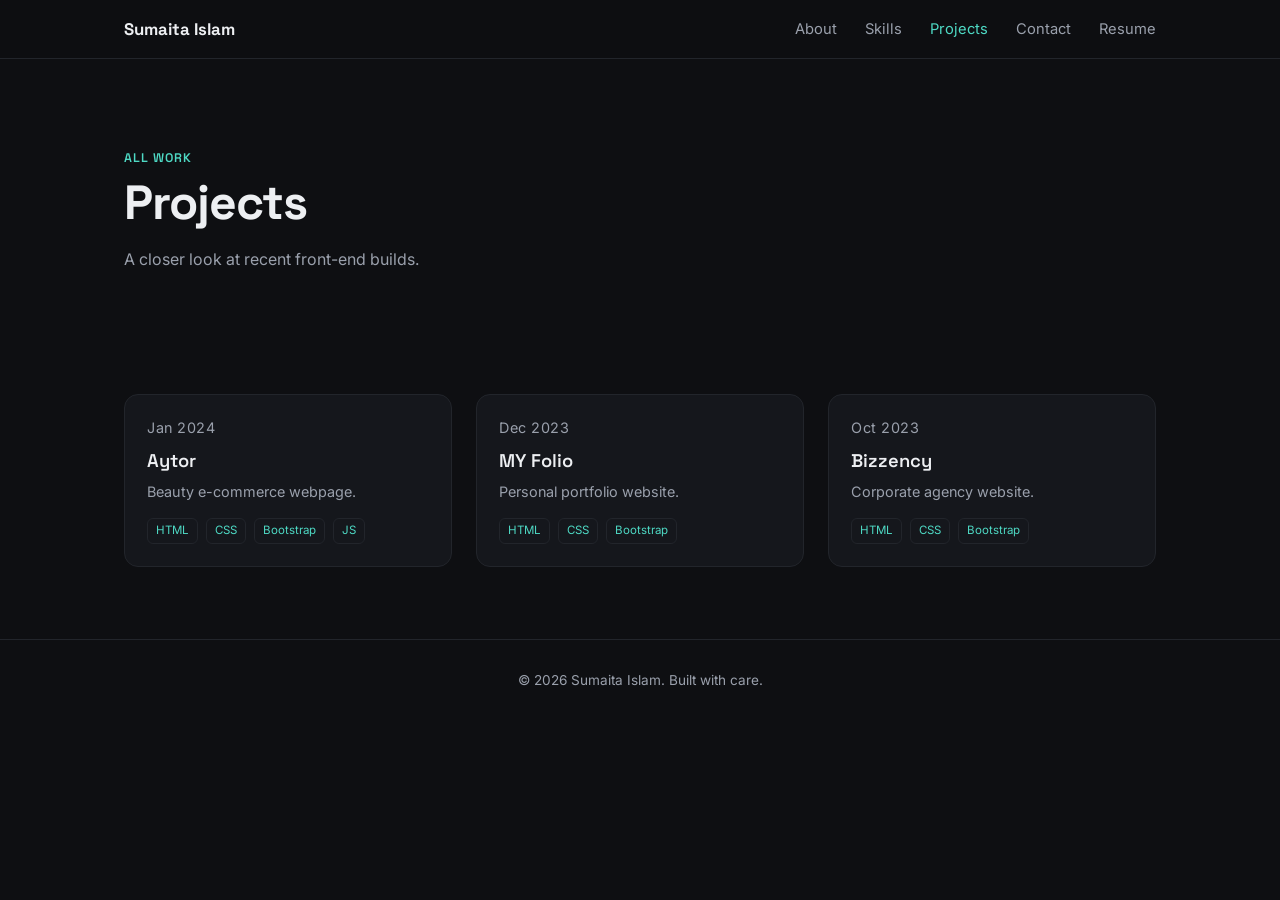
==== projects.html @ 5adde4f6 "Add files via upload" ====
<!DOCTYPE html>
<html lang="en">
<head>
<meta charset="UTF-8">
<meta name="viewport" content="width=device-width, initial-scale=1.0">
<title>Projects — Sumaita Islam</title>
<meta name="description" content="Web design projects by Sumaita Islam: Aytor, MY Folio, Bizzency.">
<link href="https://fonts.googleapis.com/css2?family=Space+Grotesk:wght@500;700&family=Inter:wght@400;500;600&display=swap" rel="stylesheet">
<link rel="stylesheet" href="styles.css">
</head>
<body>
<nav class="nav"><div class="nav-inner">
  <div class="nav-logo"><a href="index.html">Sumaita Islam</a></div>
  <div class="nav-links">
    <a href="index.html#about">About</a>
    <a href="index.html#skills">Skills</a>
    <a href="projects.html" class="active">Projects</a>
    <a href="index.html#contact">Contact</a>
    <a href="resume.html">Resume</a>
  </div>
</div></nav>

<header class="hero" style="padding:90px 0 50px"><div class="wrap">
  <p class="eyebrow">All work</p>
  <h1 style="font-size:clamp(2rem,5vw,3rem)">Projects</h1>
  <p class="lead">A closer look at recent front-end builds.</p>
</div></header>

<section><div class="wrap project-grid">

  <div class="card"><div class="card-inner" data-title="Aytor" data-date="Jan 2024" data-summary="Beauty e-commerce webpage with product listings and cart UI, built mobile-first using Bootstrap grid." data-tech="HTML, CSS, Bootstrap, JS">
    <p class="card-tag">Jan 2024</p><h3>Aytor</h3>
    <p>Beauty e-commerce webpage.</p>
    <div class="tech"><span>HTML</span><span>CSS</span><span>Bootstrap</span><span>JS</span></div>
  </div></div>

  <div class="card"><div class="card-inner" data-title="MY Folio" data-date="Dec 2023" data-summary="Personal portfolio website used to showcase early front-end coursework and projects." data-tech="HTML, CSS, Bootstrap">
    <p class="card-tag">Dec 2023</p><h3>MY Folio</h3>
    <p>Personal portfolio website.</p>
    <div class="tech"><span>HTML</span><span>CSS</span><span>Bootstrap</span></div>
  </div></div>

  <div class="card"><div class="card-inner" data-title="Bizzency" data-date="Oct 2023" data-summary="Corporate agency website featuring service breakdown, team section and contact form." data-tech="HTML, CSS, Bootstrap">
    <p class="card-tag">Oct 2023</p><h3>Bizzency</h3>
    <p>Corporate agency website.</p>
    <div class="tech"><span>HTML</span><span>CSS</span><span>Bootstrap</span></div>
  </div></div>

</div></section>

<footer><div class="wrap">© 2026 Sumaita Islam. Built with care.</div></footer>

<div class="modal-bg" id="modalBg">
  <div class="modal">
    <span class="modal-close">✕</span>
    <p class="eyebrow m-date"></p>
    <h3 class="m-title"></h3>
    <p class="m-summary" style="margin-top:10px;color:var(--ink-dim)"></p>
    <p class="m-tech" style="margin-top:14px;font-size:.85rem;color:var(--accent)"></p>
  </div>
</div>

<script src="script.js"></script>
</body>
</html>
---- styles.css ----
:root{
  --bg:#0E0F12; --bg-soft:#15171C; --line:#22252B;
  --ink:#EDEFF2; --ink-dim:#9AA0AC;
  --accent:#4ED9C4; --accent-2:#FF7A59;
  --font-d:'Space Grotesk',sans-serif; --font-b:'Inter',sans-serif;
  --r:14px;
}
*{box-sizing:border-box;margin:0;padding:0}
body{background:var(--bg);color:var(--ink);font-family:var(--font-b);line-height:1.55;scroll-behavior:smooth}
h1,h2,h3,.eyebrow{font-family:var(--font-d)}
a{color:inherit;text-decoration:none}
img{max-width:100%;display:block}
.wrap{max-width:1080px;margin:0 auto;padding:0 24px}
.eyebrow{color:var(--accent);letter-spacing:.08em;text-transform:uppercase;font-size:.78rem;font-weight:600;margin-bottom:10px}

/* nav */
.nav{position:sticky;top:0;z-index:50;backdrop-filter:blur(10px);background:rgba(14,15,18,.75);border-bottom:1px solid var(--line)}
.nav-inner{max-width:1080px;margin:0 auto;padding:16px 24px;display:flex;justify-content:space-between;align-items:center}
.nav-logo{font-family:var(--font-d);font-weight:700;font-size:1.05rem}
.nav-links{display:flex;gap:28px;font-size:.92rem}
.nav-links a{color:var(--ink-dim);transition:color .2s}
.nav-links a:hover,.nav-links a.active{color:var(--accent)}

/* hero */
.hero{padding:120px 0 80px;position:relative}
.hero h1{font-size:clamp(2.4rem,6vw,4rem);font-weight:700;line-height:1.05;letter-spacing:-.02em}
.hero .role{color:var(--accent-2);font-size:1.15rem;margin-top:14px;font-weight:500}
.hero p.lead{color:var(--ink-dim);max-width:540px;margin-top:18px}
.hero-cta{display:flex;gap:14px;margin-top:32px;flex-wrap:wrap}
.btn{display:inline-block;padding:12px 22px;border-radius:999px;font-size:.92rem;font-weight:600;border:1px solid var(--line);transition:transform .25s,border-color .25s}
.btn-primary{background:var(--accent);color:#0E0F12;border-color:var(--accent)}
.btn:hover{transform:translateY(-2px)}
.btn-primary:hover{border-color:var(--accent)}

/* sections */
section{padding:72px 0}
.section-head{margin-bottom:38px}
.section-head h2{font-size:1.9rem;font-weight:700}

/* about */
.about-grid{display:grid;grid-template-columns:1fr 1fr;gap:40px}
@media(max-width:760px){.about-grid{grid-template-columns:1fr}}

/* skills */
.skills-row{display:flex;flex-wrap:wrap;gap:12px}
.skill-chip{padding:9px 16px;border:1px solid var(--line);border-radius:999px;font-size:.86rem;color:var(--ink-dim);transition:.2s}
.skill-chip:hover{border-color:var(--accent);color:var(--accent)}

/* project cards w/ 3d tilt */
.project-grid{display:grid;grid-template-columns:repeat(auto-fit,minmax(280px,1fr));gap:24px}
.card{perspective:900px}
.card-inner{background:var(--bg-soft);border:1px solid var(--line);border-radius:var(--r);padding:22px;transform-style:preserve-3d;transition:transform .15s ease-out,border-color .25s;cursor:pointer}
.card-inner:hover{border-color:var(--accent)}
.card-tag{font-size:.74rem;color:var(--ink-dim);letter-spacing:.04em}
.card h3{font-size:1.15rem;margin:8px 0 6px;font-weight:600}
.card p{color:var(--ink-dim);font-size:.9rem}
.card .tech{margin-top:14px;display:flex;gap:8px;flex-wrap:wrap}
.card .tech span{font-size:.72rem;color:var(--accent);border:1px solid var(--line);border-radius:6px;padding:3px 8px}

/* modal */
.modal-bg{position:fixed;inset:0;background:rgba(0,0,0,.6);display:none;align-items:center;justify-content:center;z-index:100;padding:24px}
.modal-bg.open{display:flex}
.modal{background:var(--bg-soft);border:1px solid var(--line);border-radius:var(--r);max-width:520px;width:100%;padding:30px;position:relative}
.modal-close{position:absolute;top:16px;right:18px;cursor:pointer;color:var(--ink-dim);font-size:1.1rem}

/* certificates / education list */
.list-item{border-bottom:1px solid var(--line);padding:18px 0;display:flex;justify-content:space-between;gap:20px;flex-wrap:wrap}
.list-item .meta{color:var(--ink-dim);font-size:.85rem}

/* contact */
.contact-grid{display:grid;grid-template-columns:repeat(auto-fit,minmax(220px,1fr));gap:20px}
.contact-item{border:1px solid var(--line);border-radius:var(--r);padding:20px}
.contact-item .eyebrow{margin-bottom:6px}

footer{border-top:1px solid var(--line);padding:30px 0;color:var(--ink-dim);font-size:.85rem;text-align:center}

@media(prefers-reduced-motion:reduce){.card-inner{transition:none}}
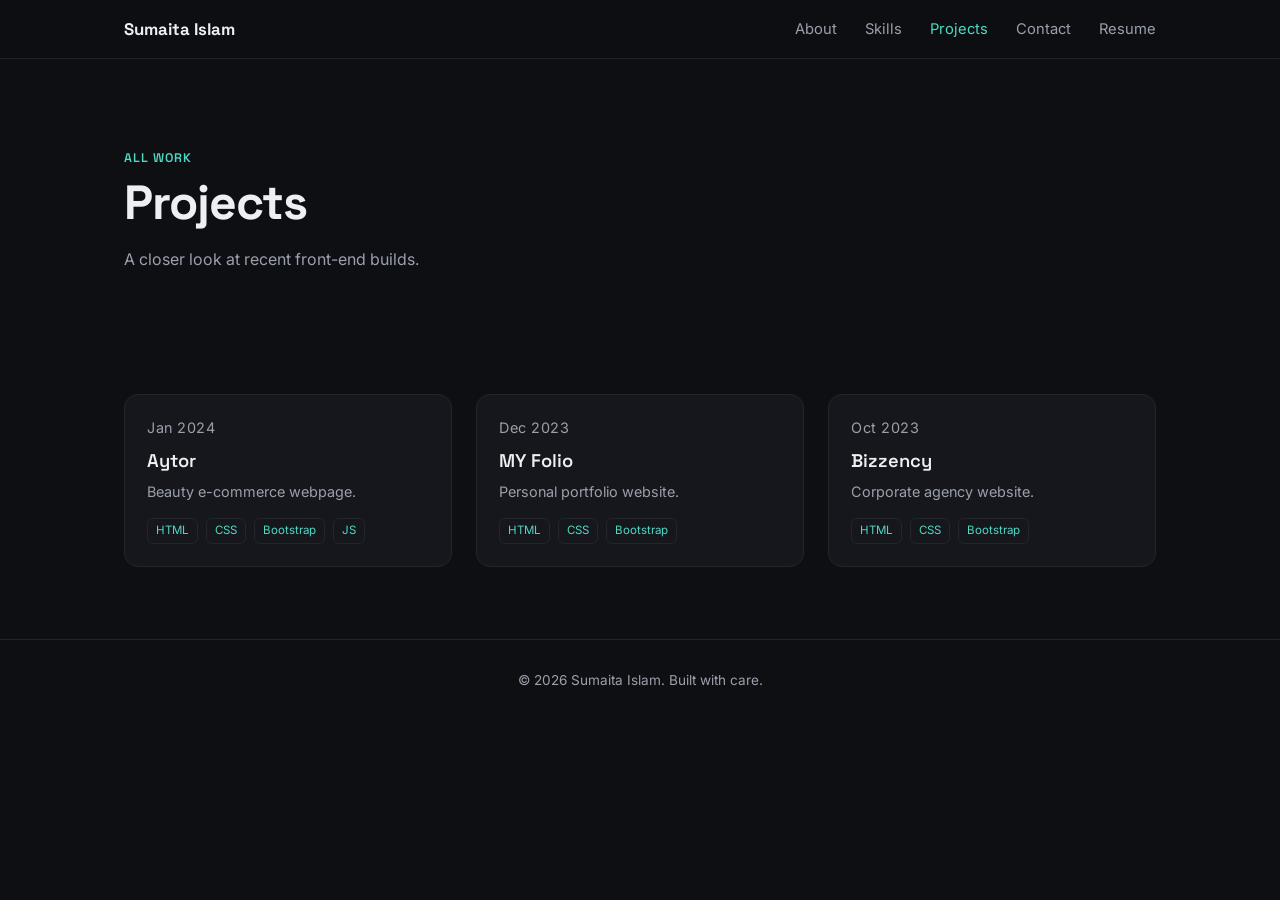
==== commit d2007b63: "Add files via upload" ====
--- a/projects.html
+++ b/projects.html
@@ -18,6 +18,7 @@
     <a href="index.html#contact">Contact</a>
     <a href="resume.html">Resume</a>
   </div>
+  <button class="nav-toggle" aria-label="Toggle menu"><span></span><span></span><span></span></button>
 </div></nav>
 
 <header class="hero" style="padding:90px 0 50px"><div class="wrap">
@@ -26,7 +27,7 @@
   <p class="lead">A closer look at recent front-end builds.</p>
 </div></header>
 
-<section><div class="wrap project-grid">
+<section><div class="wrap project-grid" data-sanity="projects">
 
   <div class="card"><div class="card-inner" data-title="Aytor" data-date="Jan 2024" data-summary="Beauty e-commerce webpage with product listings and cart UI, built mobile-first using Bootstrap grid." data-tech="HTML, CSS, Bootstrap, JS">
     <p class="card-tag">Jan 2024</p><h3>Aytor</h3>
@@ -61,5 +62,6 @@
 </div>
 
 <script src="script.js"></script>
+<script type="module" src="sanity.js"></script>
 </body>
 </html>
--- a/styles.css
+++ b/styles.css
@@ -15,11 +15,28 @@
 
 /* nav */
 .nav{position:sticky;top:0;z-index:50;backdrop-filter:blur(10px);background:rgba(14,15,18,.75);border-bottom:1px solid var(--line)}
-.nav-inner{max-width:1080px;margin:0 auto;padding:16px 24px;display:flex;justify-content:space-between;align-items:center}
+.nav-inner{max-width:1080px;margin:0 auto;padding:16px 24px;display:flex;justify-content:space-between;align-items:center;position:relative}
 .nav-logo{font-family:var(--font-d);font-weight:700;font-size:1.05rem}
 .nav-links{display:flex;gap:28px;font-size:.92rem}
 .nav-links a{color:var(--ink-dim);transition:color .2s}
 .nav-links a:hover,.nav-links a.active{color:var(--accent)}
+.nav-toggle{display:none;flex-direction:column;gap:5px;background:none;border:0;cursor:pointer;padding:6px;z-index:60}
+.nav-toggle span{width:22px;height:2px;background:var(--ink);display:block;transition:transform .25s,opacity .25s}
+.nav-toggle.open span:nth-child(1){transform:translateY(7px) rotate(45deg)}
+.nav-toggle.open span:nth-child(2){opacity:0}
+.nav-toggle.open span:nth-child(3){transform:translateY(-7px) rotate(-45deg)}
+
+@media(max-width:680px){
+  .nav-toggle{display:flex}
+  .nav-links{
+    position:absolute;top:100%;left:0;right:0;
+    flex-direction:column;gap:0;
+    background:var(--bg-soft);border-bottom:1px solid var(--line);
+    max-height:0;overflow:hidden;transition:max-height .3s ease;
+  }
+  .nav-links.open{max-height:320px}
+  .nav-links a{padding:14px 24px;border-top:1px solid var(--line);width:100%}
+}
 
 /* hero */
 .hero{padding:120px 0 80px;position:relative}
@@ -75,3 +92,23 @@
 footer{border-top:1px solid var(--line);padding:30px 0;color:var(--ink-dim);font-size:.85rem;text-align:center}
 
 @media(prefers-reduced-motion:reduce){.card-inner{transition:none}}
+
+/* mobile-wide adjustments */
+@media(max-width:680px){
+  .wrap{padding:0 18px}
+  .hero{padding:48px 0 48px}
+  section{padding:48px 0}
+  .hero-cta{flex-direction:column}
+  .hero-cta .btn{text-align:center;width:100%}
+  .about-grid{gap:24px}
+  .list-item{flex-direction:column;gap:4px;padding:14px 0}
+  .contact-grid{grid-template-columns:1fr}
+  .modal{padding:22px}
+  .card-inner{transform:none !important} /* disable tilt on touch/small screens */
+  .nav-logo{font-size:.98rem}
+}
+
+/* avoid hover-tilt on touch devices even on larger screens */
+@media(hover:none){
+  .card-inner{transform:none !important}
+}
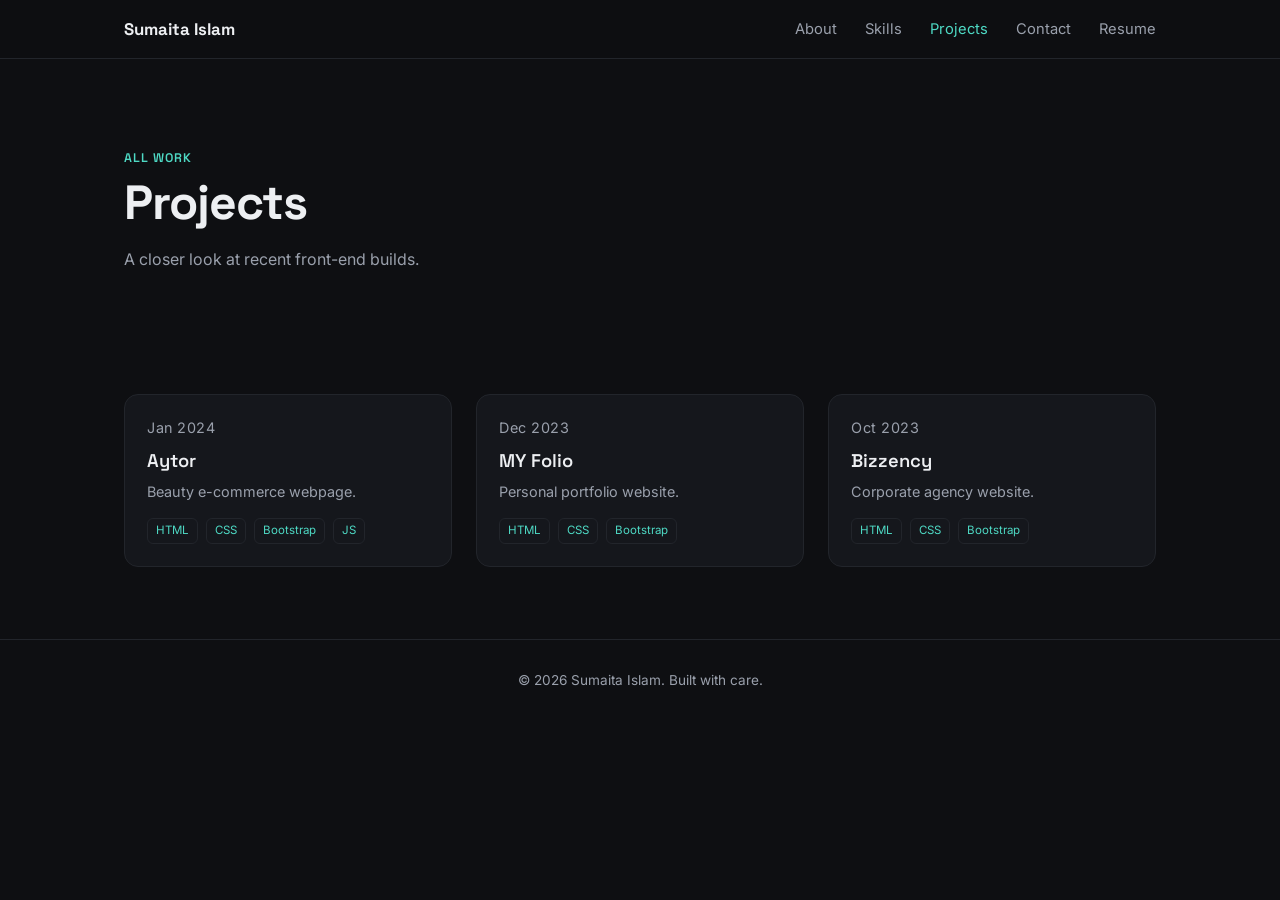
==== commit 9c826881: "Update projects.html" ====
--- a/projects.html
+++ b/projects.html
@@ -6,6 +6,8 @@
 <title>Projects — Sumaita Islam</title>
 <meta name="description" content="Web design projects by Sumaita Islam: Aytor, MY Folio, Bizzency.">
 <link href="https://fonts.googleapis.com/css2?family=Space+Grotesk:wght@500;700&family=Inter:wght@400;500;600&display=swap" rel="stylesheet">
+<link rel="icon" href="/favicon.svg" type="image/svg+xml">
+<link rel="alternate icon" href="/favicon.ico">
 <link rel="stylesheet" href="styles.css">
 </head>
 <body>
